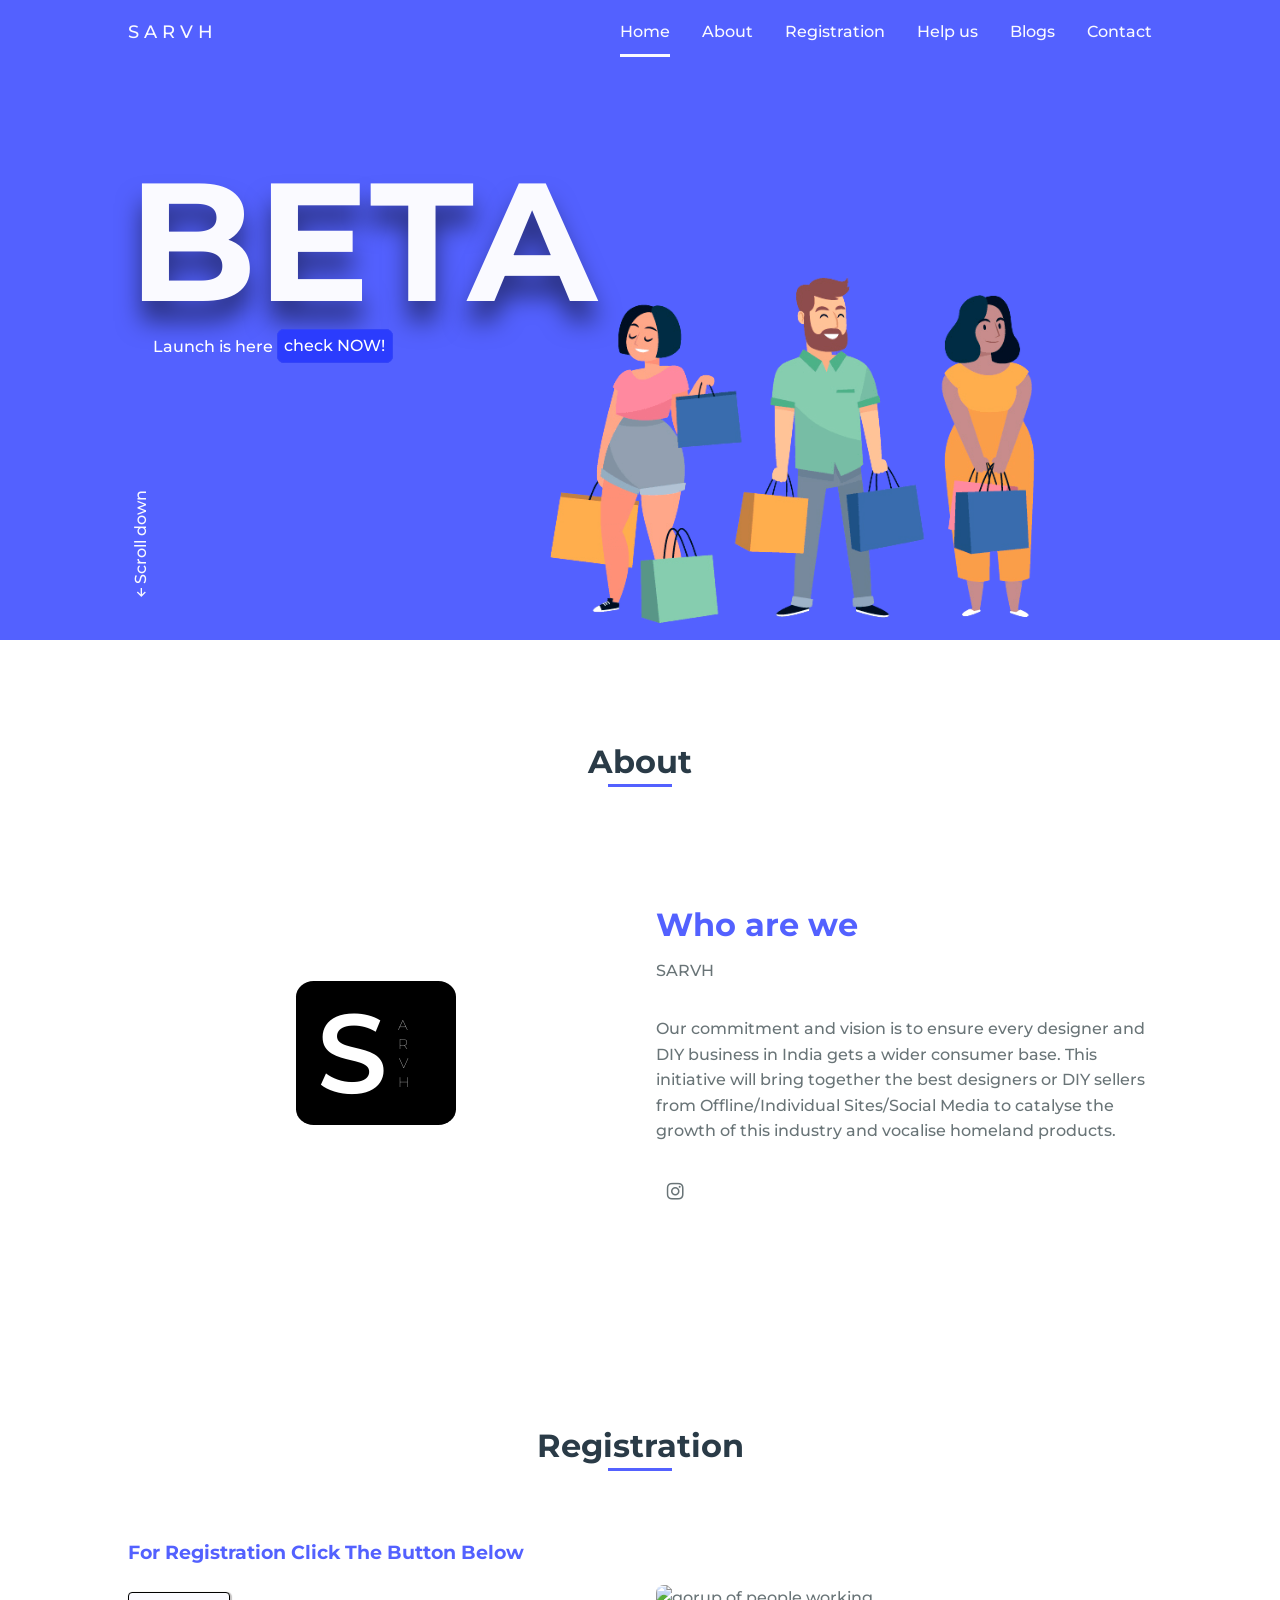
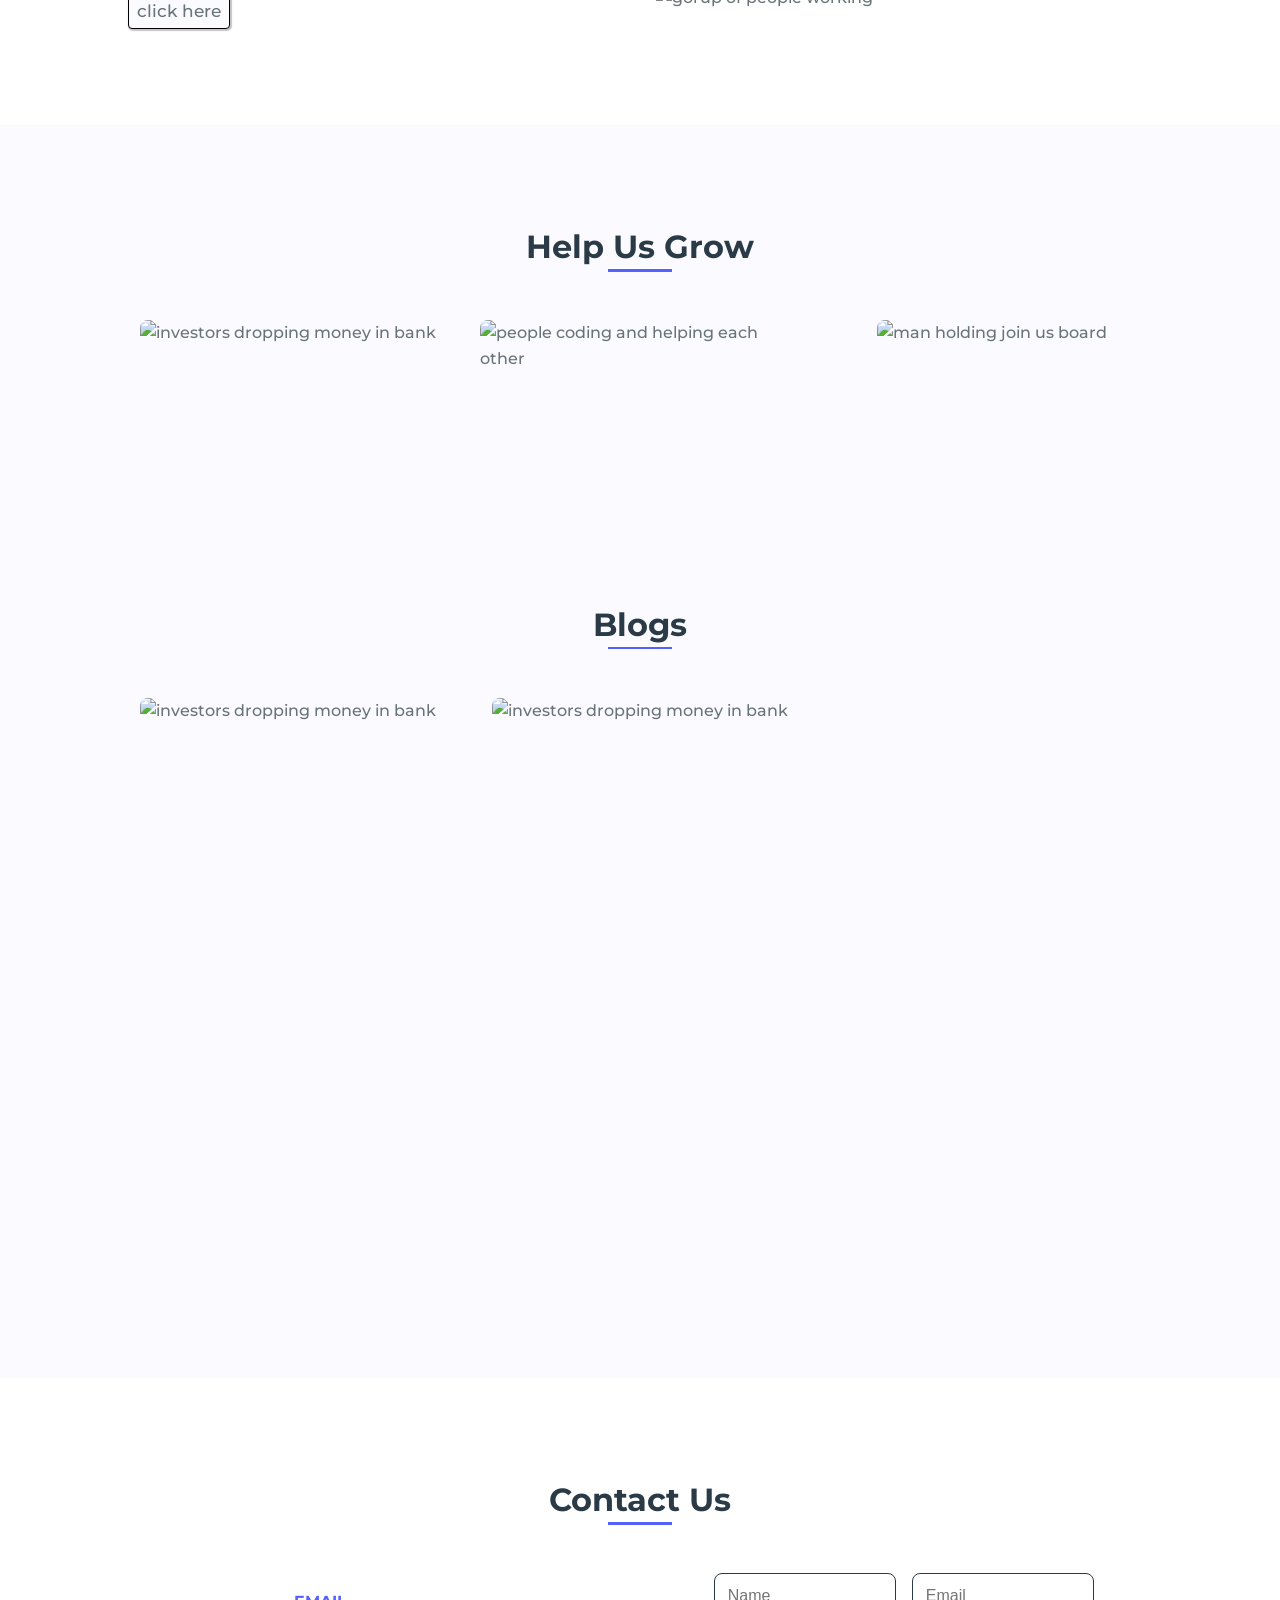
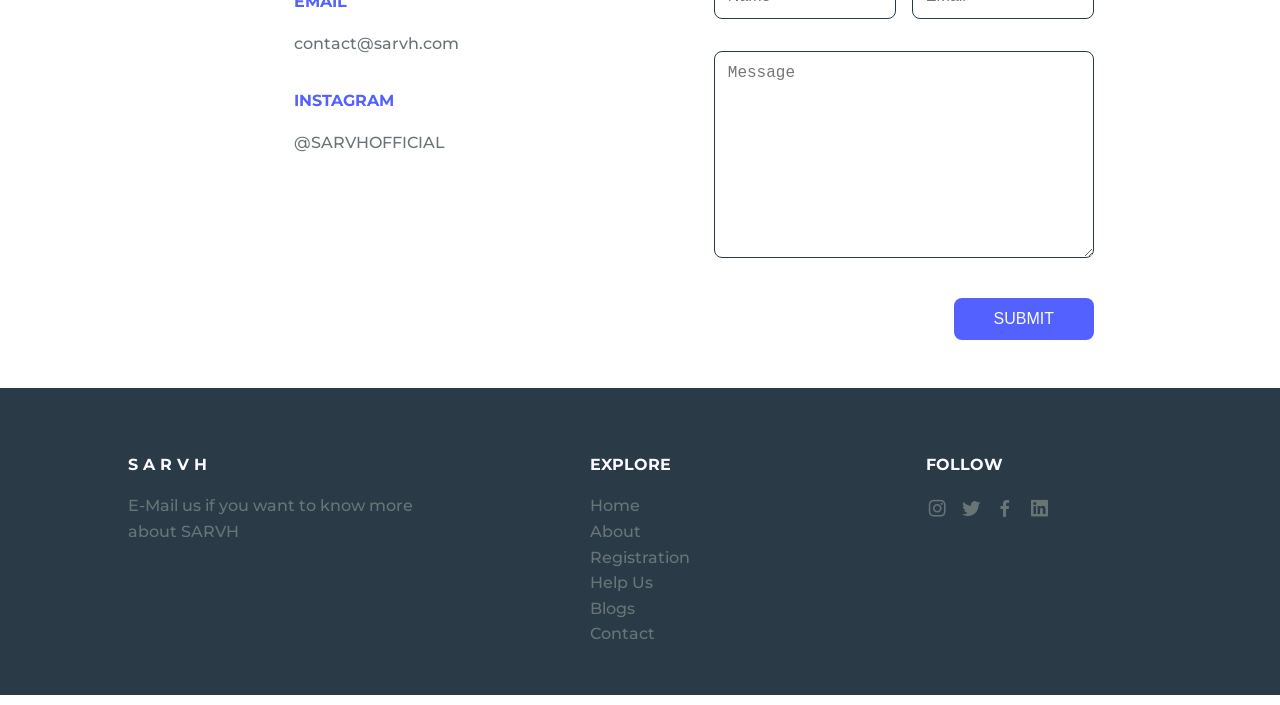
==== index.html @ 57cfd2c7 "first commit" ====
<!DOCTYPE html>
<html lang="en">
  <head>
    <meta charset="UTF-8" />

    <meta name="viewport" content="width=device-width, initial-scale=1.0" />

    <meta name="”robots”" content="index, follow" />

    <meta
      name="description"
      content="Registration For Online Shopping Site Where You Can Buy Sell Connect From Thousands Of Sellers, Clothes, Accessories, Footwear And Follow Your Fav Sellers"
    />

    <link rel="icon" href="./assets/img/icon.ico" />

    <!-- ===== CSS ===== -->
    <link rel="stylesheet" href="assets/css/styles.css" />
    <link
      rel="stylesheet"
      href="https://unpkg.com/flickity@2/dist/flickity.min.css"
    />

    <!-- ===== BOX ICONS ===== -->
    <link
      href="https://cdn.jsdelivr.net/npm/boxicons@2.0.5/css/boxicons.min.css"
      rel="stylesheet"
    />

    <title>SARVH : Register Now</title>
  </head>
  <body>
    <!--===== HEADER =====-->
    <header class="l-header">
      <nav class="nav bd-grid">
        <div>
          <a href="#" class="nav__logo" title="sarvh.com">S A R V H</a>
        </div>

        <div class="nav__menu" id="nav-menu">
          <ul class="nav__list">
            <li class="nav__item">
              <a href="#home" class="nav__link active" title="home">Home</a>
            </li>
            <li class="nav__item">
              <a href="#about" class="nav__link" title="about">About</a>
            </li>

            <li class="nav__item">
              <a href="#registration" class="nav__link" title="registration"
                >Registration</a
              >
            </li>
            <li class="nav__item">
              <a href="#helpus" class="nav__link" title="help us">Help us</a>
            </li>
            <li class="nav__item">
              <a href="#blog" class="nav__link" title="blog">Blogs</a>
            </li>
            <li class="nav__item">
              <a href="#contact" class="nav__link" title="contact">Contact</a>
            </li>
          </ul>
        </div>

        <div class="nav__toggle" id="nav-toggle">
          <i class="bx bx-menu"></i>
        </div>
      </nav>
    </header>

    <main class="l-main">
      <!--===== HOME =====-->
      <section class="home" id="home">
        <div class="home__container bd-grid">
          <h1 class="home__title"><span>BETA</span><br /></h1>
          <p class="about__text" style="padding: 25px; color: #ffffff">
            Launch is here
            <a
              class="beta_button"
              href="https://sarvh.herokuapp.com"
              rel="noopener noreferrer"
              target="_blank"
              >check NOW!</a
            >
          </p>

          <div class="home__scroll">
            <a href="#about" class="home__scroll-link"
              ><i class="bx bx-up-arrow-alt"></i>Scroll down</a
            >
          </div>

          <img
            src="assets/img/perfil.png"
            alt="a men and a women holding shopping bag"
            class="home__img"
          />
        </div>
      </section>

      <!--===== ABOUT =====-->
      <section class="about section" id="about">
        <h2 class="section-title">About</h2>

        <div class="about__container bd-grid">
          <div class="about__img">
            <div class="sarvhh">
              <div class="sarvh_s">S</div>

              <div class="sarvh_rest">
                <div>A</div>
                <div>R</div>
                <div>V</div>
                <div>H</div>
              </div>
            </div>
          </div>

          <div>
            <h2 class="about__subtitle">Who are we</h2>
            <span class="about__profession">SARVH</span>
            <p class="about__text">
              Our commitment and vision is to ensure every designer and DIY
              business in India gets a wider consumer base. This initiative will
              bring together the best designers or DIY sellers from
              Offline/Individual Sites/Social Media to catalyse the growth of
              this industry and vocalise homeland products.
            </p>

            <div class="about__social">
              <a
                href="https://www.instagram.com/sarvhofficial/"
                class="about__social-icon"
                title="instagram"
                target="_blank"
                rel="noopener noreferrer"
                ><i class="bx bxl-instagram"></i
              ></a>
            </div>
          </div>
        </div>
      </section>

      <!--===== help us gorw =====-->
      <!-- <section class="contact section" id="sellershai">
                                                    <h2 class="section-title">MEET OUR SELLERS</h2>
                                    
                                                   
                
                                                        <div class="main-carousel" data-flickity='{"groupCells": true  , "autoPlay": 2000 }'>
                                                           <img src="https://res.cloudinary.com/ayshubham/image/upload/v1626340658/sarvhpre/veeesthetics_gawdh0.jpg" class="carousel-cell" alt=""></img>
                                                           <img src="https://res.cloudinary.com/ayshubham/image/upload/v1626340658/sarvhpre/thetintsole_ixru9l.jpg" class="carousel-cell" alt="">
                                                           <img src="https://res.cloudinary.com/ayshubham/image/upload/v1626340658/sarvhpre/we_4_u_zrncne.jpg" class="carousel-cell" alt="">
                                                           <img src="https://res.cloudinary.com/ayshubham/image/upload/v1626340658/sarvhpre/stylebyyshan_itrh7o.jpg" class="carousel-cell" alt="">
                                                           <img src="https://res.cloudinary.com/ayshubham/image/upload/v1626340658/sarvhpre/thrift_n_dress_nyn0bq.jpg" class="carousel-cell" alt="">
                                                           <img src="https://res.cloudinary.com/ayshubham/image/upload/v1626340657/sarvhpre/the_shiny_corner_lazqdl.jpg" class="carousel-cell" alt="">
                                                           <img src="https://res.cloudinary.com/ayshubham/image/upload/v1626340657/sarvhpre/_tariagraphy__vqakzs.jpg" class="carousel-cell" alt="">
                                                           <img src="https://res.cloudinary.com/ayshubham/image/upload/v1626340657/sarvhpre/sharp_closet_jvwd51.jpg" class="carousel-cell" alt="">
                                                           <img src="https://res.cloudinary.com/ayshubham/image/upload/v1626340657/sarvhpre/phat_fits.thrifts_dmzbio.jpg" class="carousel-cell" alt="">
                                                           <img src="https://res.cloudinary.com/ayshubham/image/upload/v1626340657/sarvhpre/pranvi.collection_flnrkk.jpg" class="carousel-cell" alt="">
                                                           <img src="https://res.cloudinary.com/ayshubham/image/upload/v1626340656/sarvhpre/_house_of_comfort_fwf1qa.jpg" class="carousel-cell" alt="">
                                                           <img src="https://res.cloudinary.com/ayshubham/image/upload/v1626340657/sarvhpre/faburn_numjfp.jpg" class="carousel-cell" alt="">
                                                           <img src="https://res.cloudinary.com/ayshubham/image/upload/v1626340656/sarvhpre/riem_official_2_usloa0.jpg" class="carousel-cell" alt="">
                                                          </div>
                                                     
                                                        
                                                  
                                                </section> -->

      <!--===== SKILLS =====-->
      <section class="skills section" id="registration">
        <h2 class="section-title">Registration</h2>

        <div class="skills__container bd-grid">
          <div class="skills__box">
            <h3 class="skills__subtitle">
              For Registration Click The Button Below
            </h3>

            <a href="/registration" title="registration webiste"
              ><span class="skills__name">click here</span></a
            >

            <h3 class="skills__subtitle"></h3>
          </div>

          <div class="skills__img">
            <img
              src="https://res.cloudinary.com/ayshubham/image/upload/v1626339691/sarvhpre/skill_eklr9b.png"
              alt="gorup of people working"
            />
          </div>
        </div>
      </section>

      <!--===== help us gorw =====-->
      <section class="portfolio section" id="helpus">
        <h2 class="section-title">Help Us Grow</h2>

        <div class="portfolio__container bd-grid">
          <div class="portfolio__img">
            <img
              src="https://res.cloudinary.com/ayshubham/image/upload/v1626339694/sarvhpre/work1_jenbql.png"
              alt="investors dropping money in bank"
            />

            <div class="portfolio__link">
              <a href="#contact" class="portfolio__link-name" title="fund us"
                >Fund Us</a
              >
            </div>
          </div>
          <div class="portfolio__img">
            <img
              src="https://res.cloudinary.com/ayshubham/image/upload/v1626339698/sarvhpre/work2_dh1mbe.png"
              alt="people coding and helping each other"
            />

            <div class="portfolio__link">
              <a href="#contact" class="portfolio__link-name" title="be part"
                >Be Part</a
              >
            </div>
          </div>
          <div class="portfolio__img">
            <img
              src="https://res.cloudinary.com/ayshubham/image/upload/v1626339702/sarvhpre/work3_xyi8is.png"
              alt="man holding join us board"
            />

            <div class="portfolio__link">
              <a
                href="#contact"
                class="portfolio__link-name"
                title="code with us"
                >Code With Us</a
              >
            </div>
          </div>
        </div>
      </section>

      <section class="portfolio section" id="blog">
        <h2 class="section-title">Blogs</h2>

        <div class="portfolio__container bd-grid">
          <div class="portfolio__img">
            <img
              src="https://res.cloudinary.com/ayshubham/image/upload/v1626339178/sergey-zolkin-_UeY8aTI6d0-unsplash_l3sgvu.jpg"
              alt="investors dropping money in bank"
              style="width: auto; height: 300px"
            />

            <div class="portfolio__link">
              <a href="/blog/sarvh" class="portfolio__link-name"
                >View details</a
              >
            </div>
          </div>
          <div class="portfolio__img">
            <img
              src="https://res.cloudinary.com/ayshubham/image/upload/v1633940304/SUSTAINABLE_1_sdowix.png"
              alt="investors dropping money in bank"
            />

            <div class="portfolio__link">
              <a href="/blog/sustainable" class="portfolio__link-name"
                >View details</a
              >
            </div>
          </div>
        </div>
      </section>

      <!--===== CONTACT =====-->
      <section class="contact section" id="contact">
        <h2 class="section-title">Contact Us</h2>

        <div class="contact__container bd-grid">
          <div class="contact__info">
            <h3 class="contact__subtitle">EMAIL</h3>
            <span class="contact__text">contact@sarvh.com</span>

            <h3 class="contact__subtitle">INSTAGRAM</h3>
            <span class="contact__text">@SARVHOFFICIAL</span>
          </div>

          <form action="" class="contact__form">
            <div class="contact__inputs">
              <input type="text" placeholder="Name" class="contact__name" />
              <input type="email" placeholder="Email" class="contact__email" />
            </div>

            <textarea
              name=""
              id=""
              cols="0"
              rows="10"
              class="contact__input"
              placeholder="Message"
            ></textarea>

            <input
              type="submit"
              value="SUBMIT"
              class="contact__button"
              title="submit"
            />
          </form>
        </div>
      </section>
    </main>

    <!--===== FOOTER =====-->
    <footer class="footer section">
      <div class="footer__container bd-grid">
        <div class="footer__data">
          <h2 class="footer__title">S A R V H</h2>
          <p class="footer__text">
            E-Mail us if you want to know more about SARVH
          </p>
        </div>

        <div class="footer__data">
          <h2 class="footer__title">EXPLORE</h2>
          <ul>
            <li><a href="#home" class="footer__link" title="home">Home</a></li>
            <li>
              <a href="#about" class="footer__link" title="about">About</a>
            </li>
            <li>
              <a href="#registration" class="footer__link" title="registration"
                >Registration</a
              >
            </li>
            <li>
              <a href="#helpus" class="footer__link" title="help us"
                >Help Us
              </a>
            </li>
            <li>
              <a href="#blog" class="footer__link" title="contact">Blogs</a>
            </li>
            <li>
              <a href="#Contact" class="footer__link" title="contact"
                >Contact</a
              >
            </li>
          </ul>
        </div>

        <div class="footer__data">
          <h2 class="footer__title">FOLLOW</h2>

          <a
            href="https://www.instagram.com/sarvhofficial/"
            class="footer__social"
            title="instagram"
            target="_blank"
            rel="noopener noreferrer"
            ><i class="bx bxl-instagram"></i
          ></a>
          <a
            href="https://twitter.com/sarvhofficial"
            class="footer__social"
            title="twitter"
            target="_blank"
            rel="noopener noreferrer"
            ><i class="bx bxl-twitter"></i
          ></a>
          <a
            href="https://facebook.com/sarvhofficial"
            class="footer__social"
            target="_blank"
            rel="noopener noreferrer"
            ><i class="bx bxl-facebook"></i
          ></a>
          <a
            href="https://www.linkedin.com/company/sarvhofficial"
            class="footer__social"
            target="_blank"
            rel="noopener noreferrer"
            ><i class="bx bxl-linkedin-square"></i
          ></a>
        </div>
      </div>
    </footer>

    <!--===== SCROLL REVEAL =====-->
    <script src="https://unpkg.com/scrollreveal"></script>

    <!--===== FIREBASE SERVER =====-->
    <script src="https://www.gstatic.com/firebasejs/8.6.3/firebase.js"></script>

    <!--===== MAIN JS =====-->
    <script src="./assets/js/main.js"></script>
    <!--===== slider js =====-->
    <script src="https://unpkg.com/flickity@2/dist/flickity.pkgd.min.js"></script>
    <script src="https://code.jquery.com/jquery-3.6.0.js"></script>
  </body>
</html>
---- assets/css/styles.css ----
/*===== GOOGLE FONTS =====*/
@import url("https://fonts.googleapis.com/css2?family=Montserrat:wght@500;600;700&display=swap");

/*===== VARIABLES CSS =====*/
:root {
  --header-height: 3rem;
  --font-medium: 500;
}

/*===== Colores =====*/
:root {
  --first-color: #5361ff;
  --white-color: #fafaff;
  --dark-color: #2a3b47;
  --text-color: #697477;
}

/*===== Fuente y tipografia =====*/
:root {
  --body-font: "Montserrat", sans-serif;
  --big-font-size: 6.25rem;
  --h2-font-size: 1.25rem;
  --normal-font-size: 0.938rem;
  --small-font-size: 0.813rem;
}
@media screen and (min-width: 768px) {
  :root {
    --big-font-size: 10.5rem;
    --h2-font-size: 2rem;
    --normal-font-size: 1rem;
    --small-font-size: 0.875rem;
  }
}

/*===== Margenes =====*/
:root {
  --mb-1: 0.5rem;
  --mb-2: 1rem;
  --mb-3: 1.5rem;
  --mb-4: 2rem;
}

/*===== z index =====*/
:root {
  --z-fixed: 100;
}

/*===== BASE =====*/
*,
::before,
::after {
  box-sizing: border-box;
}
html {
  scroll-behavior: smooth;
}
body {
  margin: var(--header-height) 0 0 0;
  font-family: var(--body-font);
  font-size: var(--normal-font-size);
  font-weight: var(--font-medium);
  color: var(--text-color);
  line-height: 1.6;
}
h1,
h2,
p {
  margin: 0;
}
ul {
  margin: 0;
  padding: 0;
  list-style: none;
}
a {
  text-decoration: none;
  color: var(--text-color);
}
img {
  max-width: 100%;
  height: auto;
  display: block;
}

/*===== CLASS CSS ===== */
.section {
  padding: 3rem 0;
}
.section-title {
  position: relative;
  font-size: var(--h2-font-size);
  color: var(--dark-color);
  margin: var(--mb-4) 0;
  text-align: center;
}
.section-title::after {
  position: absolute;
  content: "";
  width: 32px;
  height: 0.18rem;
  left: 0;
  right: 0;
  margin: auto;
  top: 2rem;
  background-color: var(--first-color);
}

/*===== LAYOUT =====*/
.bd-grid {
  max-width: 1024px;
  display: grid;
  grid-template-columns: 100%;
  grid-column-gap: 2rem;
  width: calc(100% - 2rem);
  margin-left: var(--mb-2);
  margin-right: var(--mb-2);
}
.l-header {
  width: 100%;
  position: fixed;
  top: 0;
  left: 0;
  z-index: var(--z-fixed);
  background-color: var(--first-color);
}

/*===== NAV =====*/
.nav {
  height: var(--header-height);
  display: flex;
  justify-content: space-between;
  align-items: center;
}
@media screen and (max-width: 768px) {
  .nav__menu {
    position: fixed;
    top: var(--header-height);
    right: -100%;
    width: 80%;
    height: 100%;
    padding: 2rem;
    background-color: rgba(255, 255, 255, 0.3);
    transition: 0.5s;
    backdrop-filter: blur(5px);
  }
}
.nav__item {
  margin-bottom: var(--mb-4);
}
.nav__link {
  position: relative;
  color: var(--dark-color);
}
.nav__link:hover {
  color: var(--first-color);
}
.nav__logo {
  color: var(--white-color);
  font-size: large;
}
.nav__toggle {
  color: var(--white-color);
  font-size: 1.5rem;
  cursor: pointer;
}

/*=== Show menu ===*/
.show {
  right: 0;
}

/*Active menu*/
.active::after {
  position: absolute;
  content: "";
  width: 100%;
  height: 0.18rem;
  left: 0;
  top: 2rem;
  background-color: var(--first-color);
}

/*===== HOME =====*/
.home {
  position: relative;
  background-color: var(--first-color);
  overflow: hidden;
}
.home__container {
  height: calc(100vh - var(--header-height));
  row-gap: 5rem;
}
.home__title {
  align-self: flex-end;
  font-size: var(--big-font-size);
  color: var(--white-color);
  line-height: 0.8;
  /* padding: 10%; */
}
.home__title span {
  text-shadow: 0 20px 25px rgba(0, 0, 0, 0.5);
}
.home__scroll {
  align-self: flex-end;
  padding-bottom: var(--mb-4);
}
.home__scroll-link {
  writing-mode: vertical-lr;
  transform: rotate(-180deg);
  color: var(--white-color);
}
.home__img {
  position: absolute;
  right: 0;
  bottom: 0;
  width: 250px;
}

/* ===== ABOUT =====*/
.about__container {
  justify-items: center;
  row-gap: 2rem;
  text-align: center;
}
.about__img {
  display: flex;
  justify-content: center;
  padding-top: 1rem;
  /* width: 0px;
    height: 0px; */
  /* background-color: var(--first-color); */
  /* border-radius: 50%; */
  overflow: hidden;
}
.about__img img {
  width: 100px;
}
.about__subtitle {
  font-size: var(--h2-font-size);
  color: var(--first-color);
  margin-bottom: var(--mb-1);
}
.about__text {
  margin-bottom: var(--mb-4);
}
.about__profession {
  display: block;
  margin-bottom: var(--mb-4);
}
.about__social-icon {
  font-size: 1.4rem;
  margin: 0 var(--mb-1);
}
.about__social-icon:hover {
  color: var(--first-color);
}

/* ===== SKILLS =====*/
.skills__container {
  row-gap: 2rem;
}
.skills__subtitle {
  color: var(--first-color);
  margin-bottom: var(--mb-3);
}
.skills__name {
  display: inline-block;
  font-size: 1.07rem;
  margin-right: var(--mb-2);
  margin-bottom: var(--mb-3);
  padding: 0.25rem 0.5rem;
  background-color: var(--white-color);

  border: solid black 0.1px;
  box-shadow: rgb(198, 196, 196) 1px 1px 1px 1px;
  border-radius: 0.25rem;
}
.skills__name:hover {
  background-color: var(--first-color);
  color: var(--white-color);
}
.skills__img img {
  border-radius: 0.5rem;
}

/* ===== PORTFOLIO =====*/
.portfolio {
  background-color: var(--white-color);
}
.portfolio__container {
  justify-items: center;
  row-gap: 2rem;
}
.portfolio__img {
  position: relative;
  overflow: hidden;
}
.portfolio__img img {
  border-radius: 0.5rem;
}
.portfolio__link {
  position: absolute;
  bottom: -100%;
  width: 100%;
  height: 100%;
  display: flex;
  justify-content: center;
  align-items: center;
  background-color: rgba(255, 255, 255, 0.3);
  border-radius: 0.5rem;
  cursor: pointer;
  backdrop-filter: blur(5px);
  transition: 0.3s;
}
.portfolio__img:hover .portfolio__link {
  bottom: 0;
}
.portfolio__link-name {
  color: var(--dark-color);
}

/* ===== CONTACT =====*/
.contact__container {
  row-gap: 2rem;
}
.contact__subtitle {
  font-size: var(--normal-font-size);
  color: var(--first-color);
}
.contact__text {
  display: inline-block;
  margin-bottom: var(--mb-2);
}
.contact__inputs {
  display: grid;
  grid-template-columns: repeat(2, 1fr);
  column-gap: 1rem;
}
.contact__input {
  width: 100%;
  padding: 0.8rem;
  outline: none;
  border: 1.5px solid var(--dark-color);
  font-size: var(--normal-font-size);
  margin-bottom: var(--mb-4);
  border-radius: 0.5rem;
}
.contact__button {
  display: block;
  background-color: var(--first-color);
  color: var(--white-color);
  padding: 0.75rem 2.5rem;
  margin-left: auto;
  border-radius: 0.5rem;
  border: none;
  outline: none;
  font-size: var(--normal-font-size);
  cursor: pointer;
}

/* ===== FOOTER=====*/
.footer {
  background-color: var(--dark-color);
}
.footer__container {
  row-gap: 2rem;
}
.footer__title {
  font-size: var(--normal-font-size);
  color: var(--white-color);
  margin-bottom: var(--mb-2);
}
.footer__link {
  padding: 0.25rem 0;
}
.footer__link:hover {
  color: var(--first-color);
}
.footer__social {
  font-size: 1.4rem;
  margin-right: var(--mb-1);
}
.footer__social:hover {
  color: var(--first-color);
}

/* ===== MEDIA QUERIES =====*/
/* For small devices */
@media screen and (max-width: 320px) {
  .home__img {
    width: 230px;
  }
}

@media screen and (min-width: 768px) {
  body {
    margin: 0;
  }
  .section {
    padding-top: 4rem;
  }
  .section-title {
    margin-bottom: 3rem;
  }
  .section-title::after {
    width: 64px;
    top: 3rem;
  }

  .nav {
    height: calc(var(--header-height) + 1rem);
  }
  .nav__list {
    display: flex;
  }
  .nav__item {
    margin-left: var(--mb-4);
    margin-bottom: 0;
  }
  .nav__toggle {
    display: none;
  }
  .nav__link {
    color: var(--white-color);
  }
  .nav__link:hover {
    color: var(--white-color);
  }
  .active::after {
    background-color: var(--white-color);
  }

  .home__container {
    height: 100vh;
    grid-template-rows: 1.7fr 1fr;
    row-gap: 0;
  }
  .home__img {
    width: 524px;
    right: 10%;
  }

  .about__container {
    grid-template-columns: repeat(2, 1fr);
    align-items: center;
    text-align: initial;
    padding: 4rem 0;
  }
  .about__img {
    width: 200px;
    height: 200px;
  }
  .about__img img {
    width: 1065px;
  }

  .skills__container {
    grid-template-columns: repeat(2, 1fr);
    align-items: center;
  }

  .portfolio__container {
    grid-template-columns: repeat(3, 1fr);
    grid-template-rows: repeat(2, 1fr);
    column-gap: 2rem;
  }
  .portfolio__container1 {
    grid-template-rows: repeat(3fr);
    grid-template-rows: repeat(2, 2fr);

    width: 30%;
  }

  .contact__container {
    grid-template-columns: repeat(2, 1fr);
    justify-items: center;
  }
  .contact__form {
    width: 380px;
  }

  .footer__container {
    grid-template-columns: repeat(3, 1fr);
    justify-items: center;
  }
}

@media screen and (min-width: 1024px) {
  .bd-grid {
    margin-left: auto;
    margin-right: auto;
  }
}

/* For tall screens on mobiles y desktop*/
@media screen and (min-height: 721px) {
  .home__container {
    height: 640px;
  }
  .home__img {
    width: 500px;
    right: 18%;
    max-width: 65%;
  }
}

.contact__name {
  width: 100%;
  padding: 0.8rem;
  outline: none;
  border: 1.5px solid var(--dark-color);
  font-size: var(--normal-font-size);
  margin-bottom: var(--mb-4);
  border-radius: 0.5rem;
}

.contact__email {
  width: 100%;
  padding: 0.8rem;
  outline: none;
  border: 1.5px solid var(--dark-color);
  font-size: var(--normal-font-size);
  margin-bottom: var(--mb-4);
  border-radius: 0.5rem;
}

.sarvhh {
  display: flex;
  flex-direction: row;
  margin: 10px 0px;
  background-color: black;
  width: 10em;
  padding: 10 10 10 10;
  border-radius: 11%;
  gap: 0px;
  height: 9rem;
  align-items: center;
}

.sarvh_s {
  color: white;
  font-size: 7rem;
  width: 0.55em;
  justify-content: center;
  align-items: center;
  object-fit: cover;
  font-weight: 600;
  padding: 0.19em;
}

.sarvh_rest {
  padding-top: inherit;
  display: flex;
  flex-direction: column;
  justify-content: center;
  align-items: inherit;
  height: 4.5em;
  color: white;
  font-weight: 50;
  margin: 2.8em;
  font-size: 0.9em;

  line-height: 1.32em;
}

/* slider css*/

.main-carousel {
  background: white;
}

.carousel-cell {
  padding: 2rem;
  background-color: white;

  width: 20%;
  height: auto;
  margin-right: 10px;

  border-radius: 50%;
  counter-increment: carousel-cell;
}
.carousel-cell ::before {
  display: block;
  text-align: center;
  content: counter(carousel-cell);
  line-height: 200px;
  font-size: 80px;
}

.carousel-cell {
  width: 50%;
}

@media (min-width: 768px) {
  /* tablet size, 3 cells in group */
  .carousel-cell {
    width: 33.33%;
  }
}

@media (min-width: 1024px) {
  /* desktop, 4 cells in group */
  .carousel-cell {
    width: 18%;
  }
}

.beta_button {
  border: 1px solid #3344f9;
  padding: 0.4rem;
  border-radius: 7px;
  cursor: pointer;
  color: white;
  background-color: #2b3cfd;
}

.beta_button:hover {
  background-color: #2b3cfd;
  box-shadow: 2px 2px 10px blue;
}
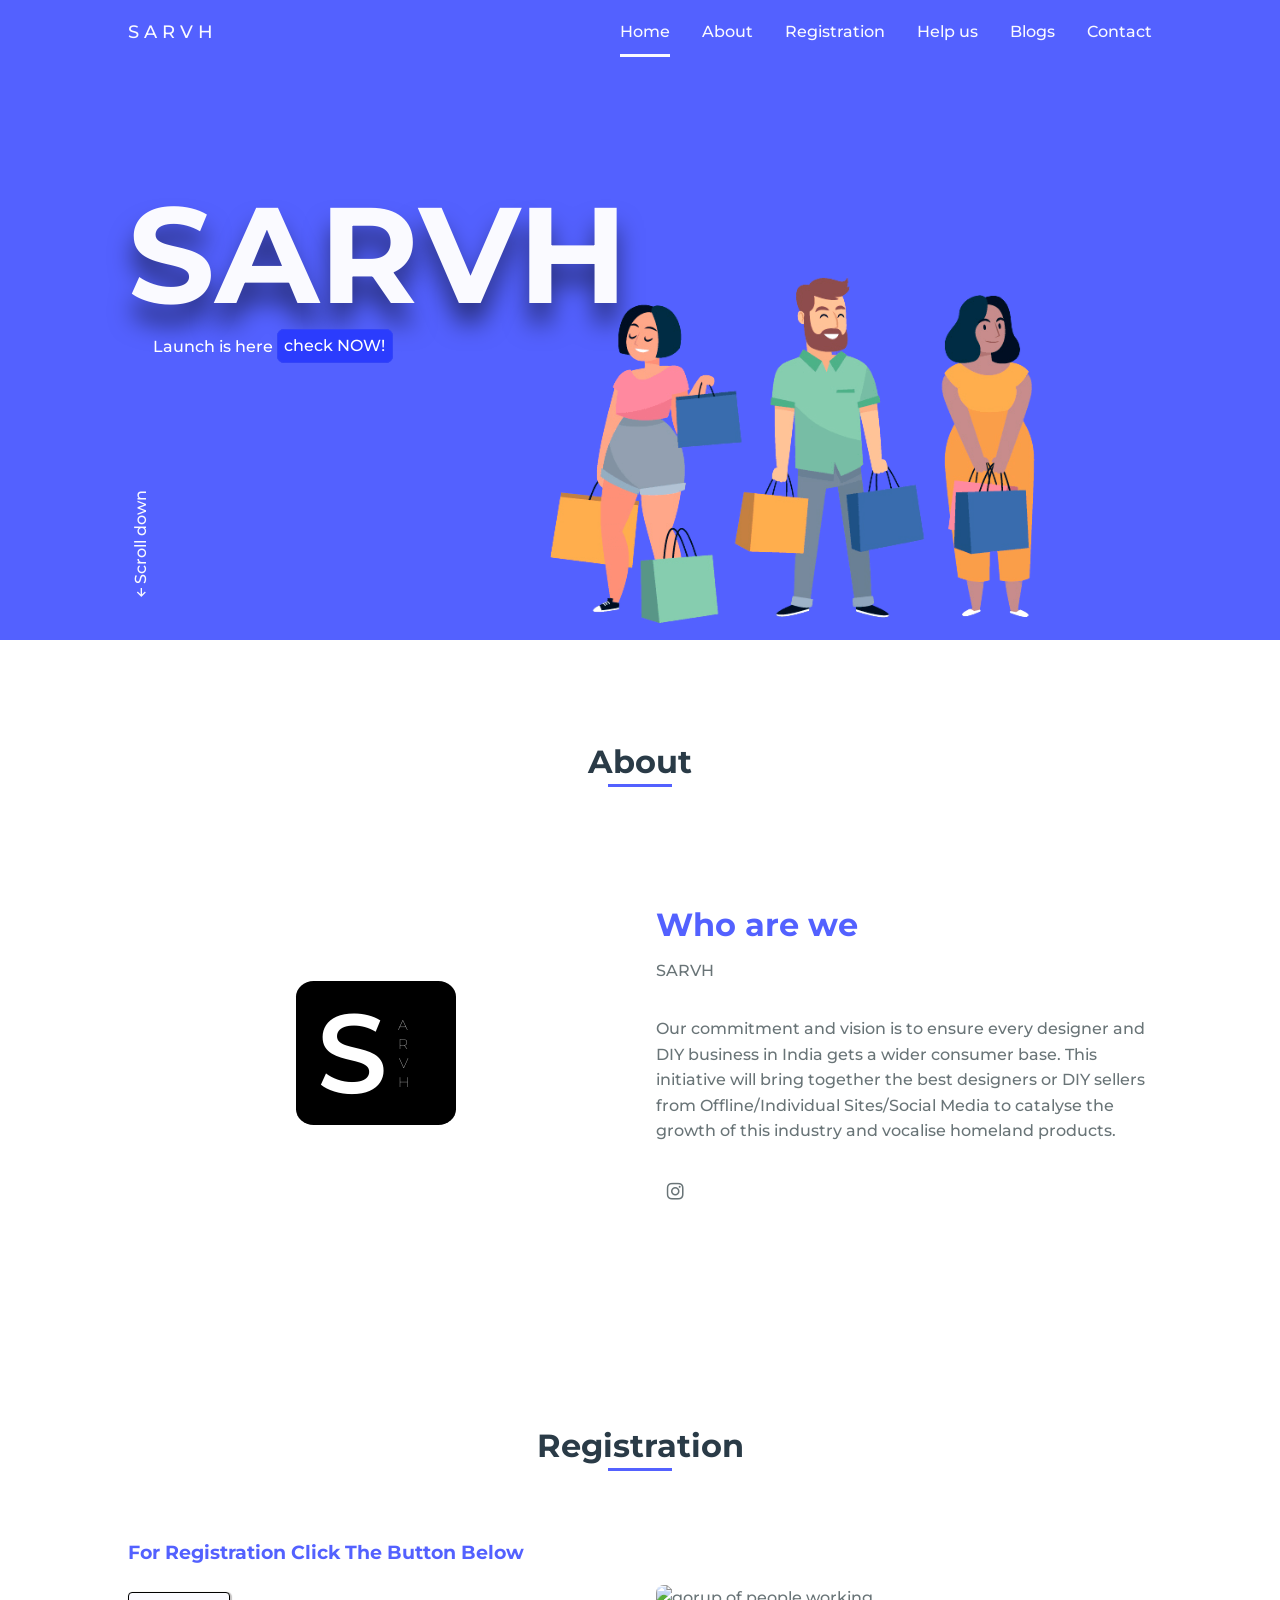
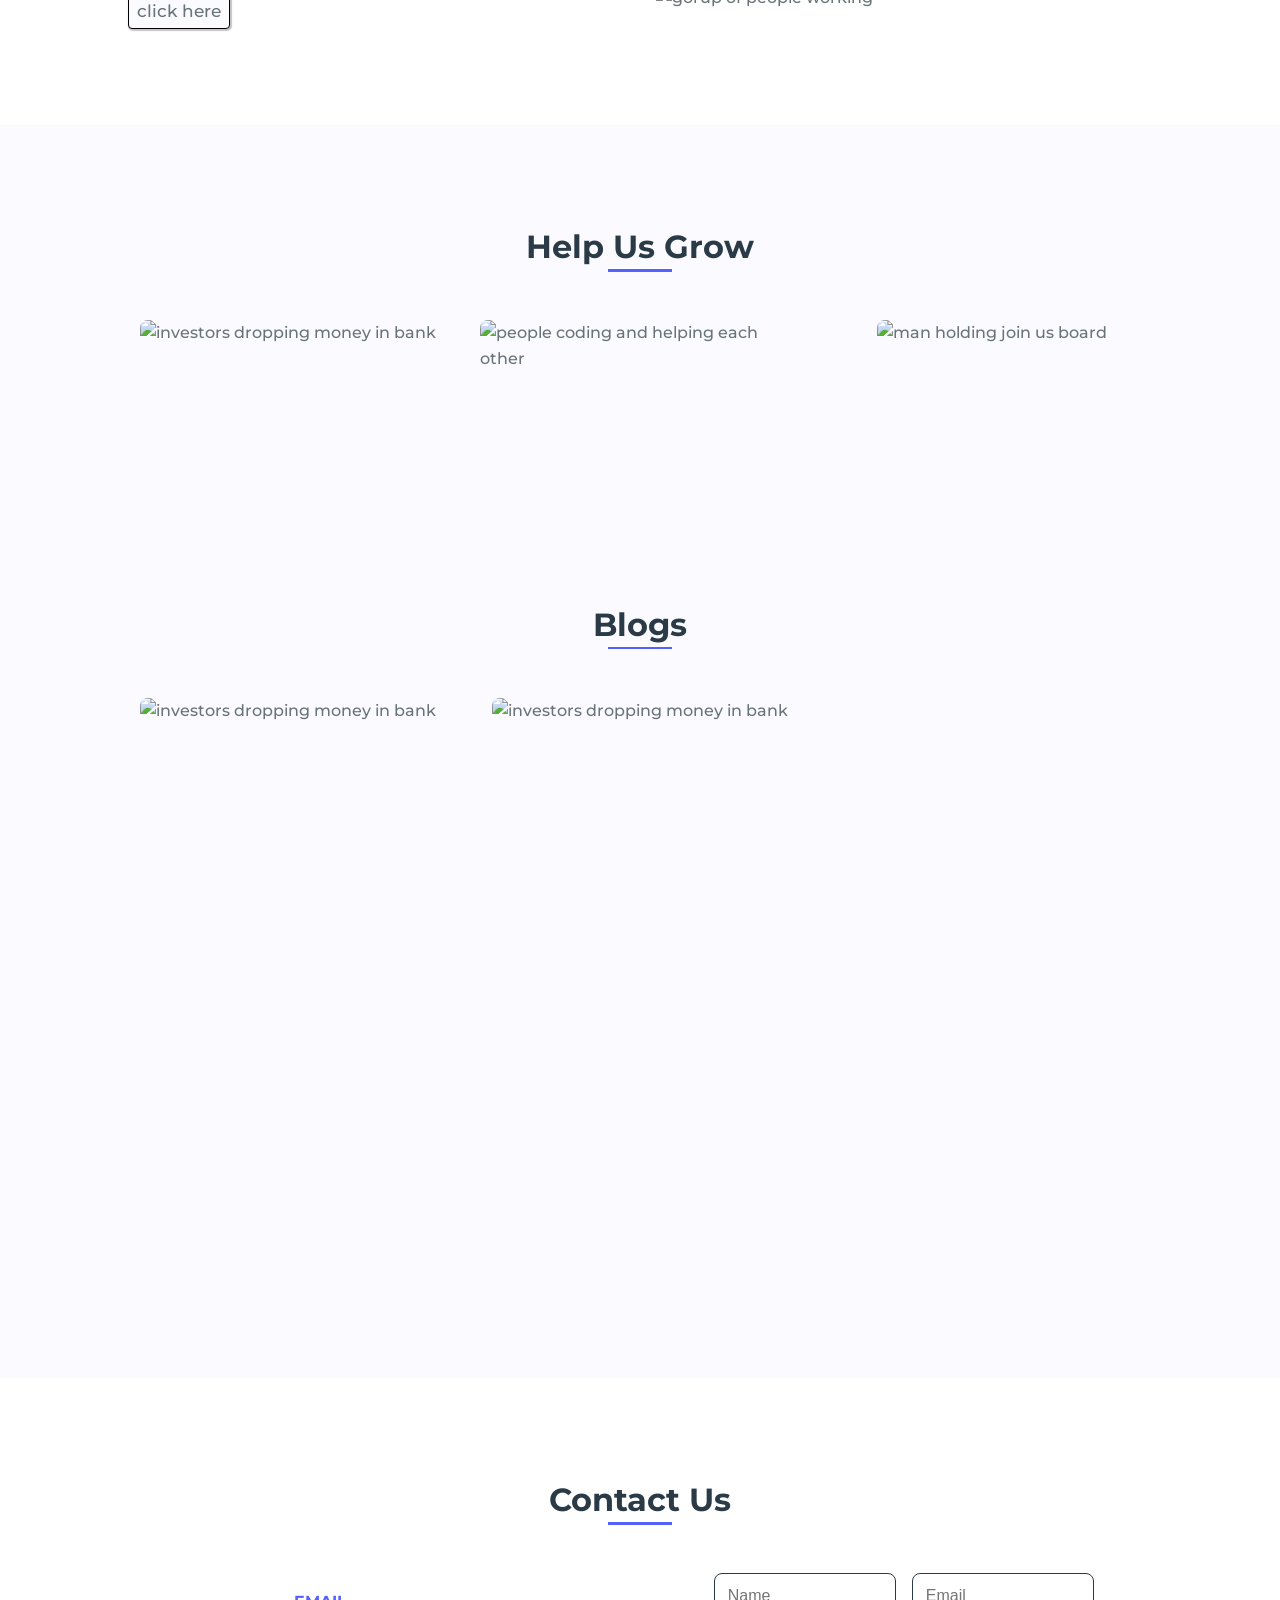
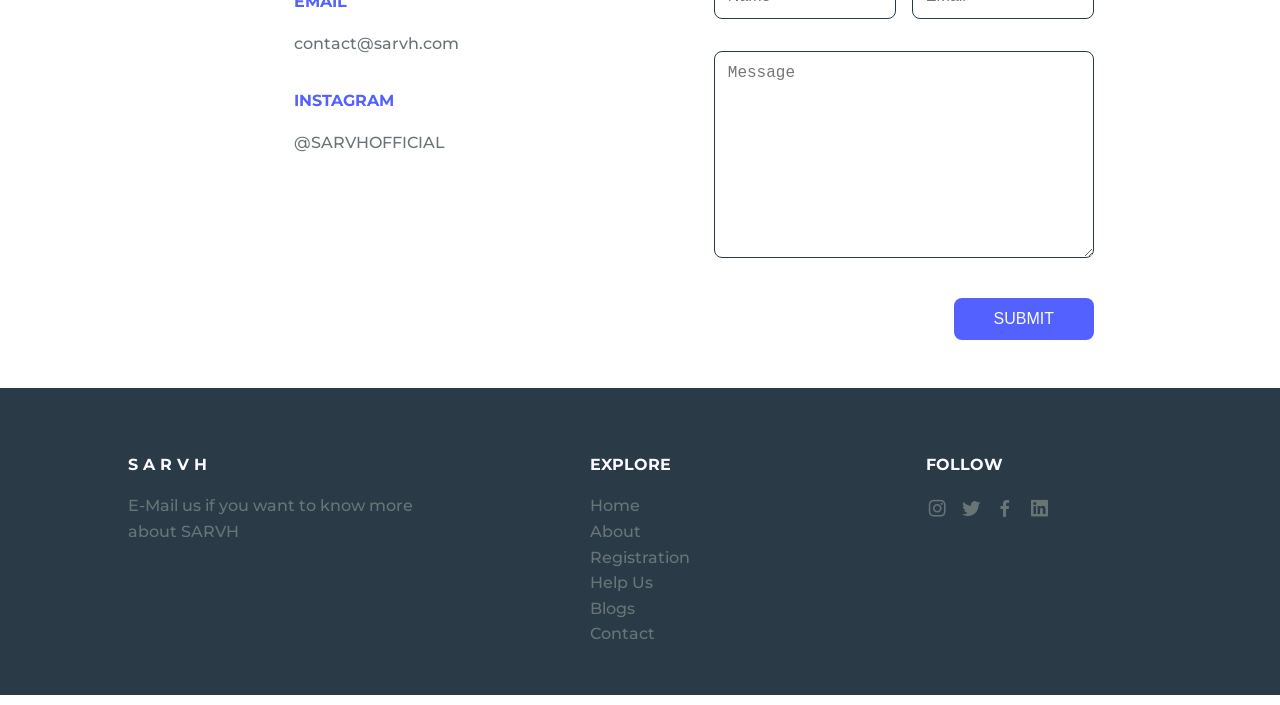
==== commit f50abb79: "changed backend source" ====
--- a/index.html
+++ b/index.html
@@ -73,12 +73,12 @@
       <!--===== HOME =====-->
       <section class="home" id="home">
         <div class="home__container bd-grid">
-          <h1 class="home__title"><span>BETA</span><br /></h1>
+          <h1 class="home__title"><span>SARVH</span><br /></h1>
           <p class="about__text" style="padding: 25px; color: #ffffff">
             Launch is here
             <a
               class="beta_button"
-              href="https://sarvh.herokuapp.com"
+              href="https://sarvh.com"
               rel="noopener noreferrer"
               target="_blank"
               >check NOW!</a
--- a/assets/css/styles.css
+++ b/assets/css/styles.css
@@ -18,14 +18,14 @@
 /*===== Fuente y tipografia =====*/
 :root {
   --body-font: "Montserrat", sans-serif;
-  --big-font-size: 6.25rem;
+  --big-font-size: 5.25rem;
   --h2-font-size: 1.25rem;
   --normal-font-size: 0.938rem;
   --small-font-size: 0.813rem;
 }
 @media screen and (min-width: 768px) {
   :root {
-    --big-font-size: 10.5rem;
+    --big-font-size: 8.5rem;
     --h2-font-size: 2rem;
     --normal-font-size: 1rem;
     --small-font-size: 0.875rem;
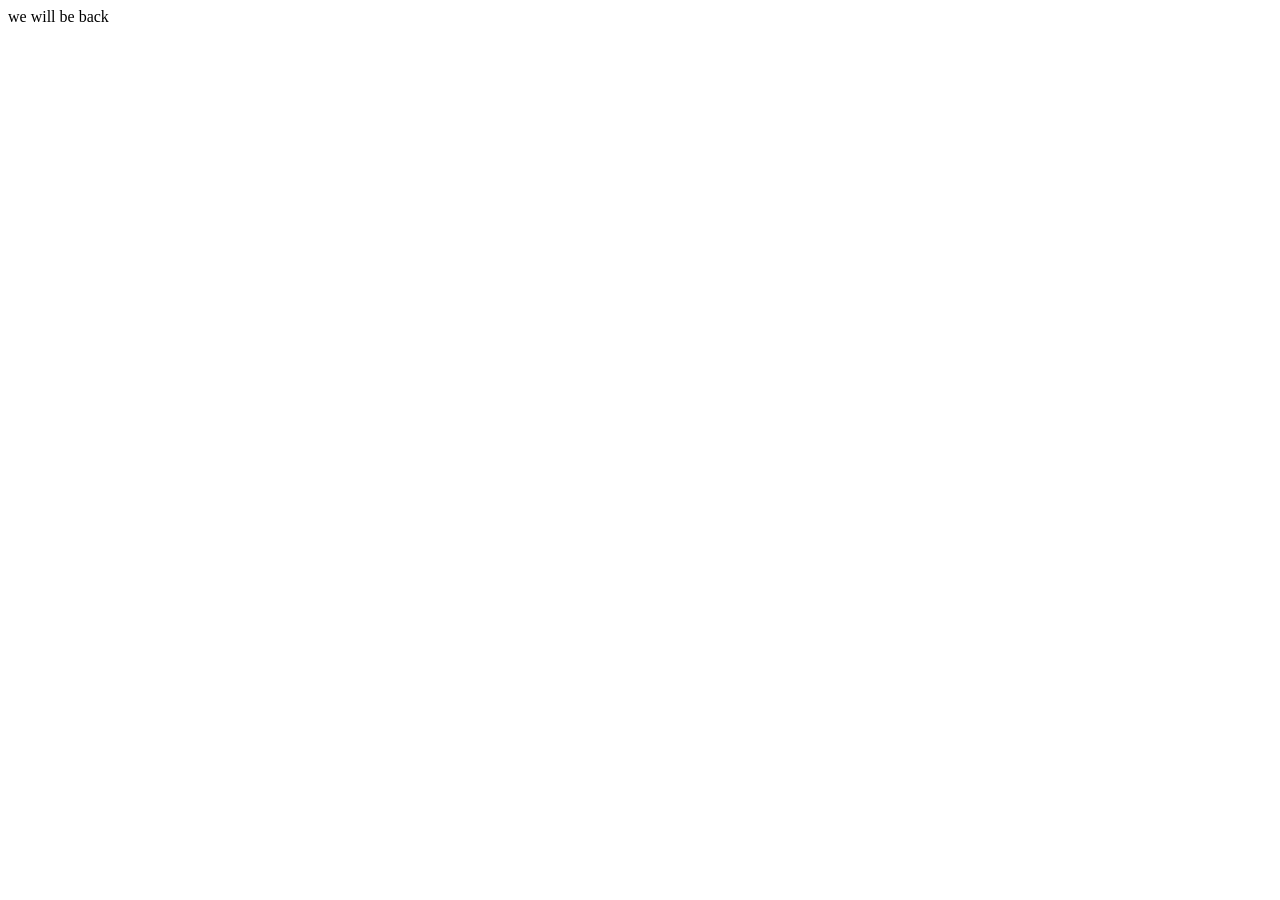
==== commit 0d2c2557: "index.html" ====
--- a/index.html
+++ b/index.html
@@ -2,401 +2,10 @@
 <html lang="en">
   <head>
     <meta charset="UTF-8" />
-
     <meta name="viewport" content="width=device-width, initial-scale=1.0" />
-
-    <meta name="”robots”" content="index, follow" />
-
-    <meta
-      name="description"
-      content="Registration For Online Shopping Site Where You Can Buy Sell Connect From Thousands Of Sellers, Clothes, Accessories, Footwear And Follow Your Fav Sellers"
-    />
-
-    <link rel="icon" href="./assets/img/icon.ico" />
-
-    <!-- ===== CSS ===== -->
-    <link rel="stylesheet" href="assets/css/styles.css" />
-    <link
-      rel="stylesheet"
-      href="https://unpkg.com/flickity@2/dist/flickity.min.css"
-    />
-
-    <!-- ===== BOX ICONS ===== -->
-    <link
-      href="https://cdn.jsdelivr.net/npm/boxicons@2.0.5/css/boxicons.min.css"
-      rel="stylesheet"
-    />
-
-    <title>SARVH : Register Now</title>
+    <title>Document</title>
   </head>
   <body>
-    <!--===== HEADER =====-->
-    <header class="l-header">
-      <nav class="nav bd-grid">
-        <div>
-          <a href="#" class="nav__logo" title="sarvh.com">S A R V H</a>
-        </div>
-
-        <div class="nav__menu" id="nav-menu">
-          <ul class="nav__list">
-            <li class="nav__item">
-              <a href="#home" class="nav__link active" title="home">Home</a>
-            </li>
-            <li class="nav__item">
-              <a href="#about" class="nav__link" title="about">About</a>
-            </li>
-
-            <li class="nav__item">
-              <a href="#registration" class="nav__link" title="registration"
-                >Registration</a
-              >
-            </li>
-            <li class="nav__item">
-              <a href="#helpus" class="nav__link" title="help us">Help us</a>
-            </li>
-            <li class="nav__item">
-              <a href="#blog" class="nav__link" title="blog">Blogs</a>
-            </li>
-            <li class="nav__item">
-              <a href="#contact" class="nav__link" title="contact">Contact</a>
-            </li>
-          </ul>
-        </div>
-
-        <div class="nav__toggle" id="nav-toggle">
-          <i class="bx bx-menu"></i>
-        </div>
-      </nav>
-    </header>
-
-    <main class="l-main">
-      <!--===== HOME =====-->
-      <section class="home" id="home">
-        <div class="home__container bd-grid">
-          <h1 class="home__title"><span>SARVH</span><br /></h1>
-          <p class="about__text" style="padding: 25px; color: #ffffff">
-            Launch is here
-            <a
-              class="beta_button"
-              href="https://sarvh.com"
-              rel="noopener noreferrer"
-              target="_blank"
-              >check NOW!</a
-            >
-          </p>
-
-          <div class="home__scroll">
-            <a href="#about" class="home__scroll-link"
-              ><i class="bx bx-up-arrow-alt"></i>Scroll down</a
-            >
-          </div>
-
-          <img
-            src="assets/img/perfil.png"
-            alt="a men and a women holding shopping bag"
-            class="home__img"
-          />
-        </div>
-      </section>
-
-      <!--===== ABOUT =====-->
-      <section class="about section" id="about">
-        <h2 class="section-title">About</h2>
-
-        <div class="about__container bd-grid">
-          <div class="about__img">
-            <div class="sarvhh">
-              <div class="sarvh_s">S</div>
-
-              <div class="sarvh_rest">
-                <div>A</div>
-                <div>R</div>
-                <div>V</div>
-                <div>H</div>
-              </div>
-            </div>
-          </div>
-
-          <div>
-            <h2 class="about__subtitle">Who are we</h2>
-            <span class="about__profession">SARVH</span>
-            <p class="about__text">
-              Our commitment and vision is to ensure every designer and DIY
-              business in India gets a wider consumer base. This initiative will
-              bring together the best designers or DIY sellers from
-              Offline/Individual Sites/Social Media to catalyse the growth of
-              this industry and vocalise homeland products.
-            </p>
-
-            <div class="about__social">
-              <a
-                href="https://www.instagram.com/sarvhofficial/"
-                class="about__social-icon"
-                title="instagram"
-                target="_blank"
-                rel="noopener noreferrer"
-                ><i class="bx bxl-instagram"></i
-              ></a>
-            </div>
-          </div>
-        </div>
-      </section>
-
-      <!--===== help us gorw =====-->
-      <!-- <section class="contact section" id="sellershai">
-                                                    <h2 class="section-title">MEET OUR SELLERS</h2>
-                                    
-                                                   
-                
-                                                        <div class="main-carousel" data-flickity='{"groupCells": true  , "autoPlay": 2000 }'>
-                                                           <img src="https://res.cloudinary.com/ayshubham/image/upload/v1626340658/sarvhpre/veeesthetics_gawdh0.jpg" class="carousel-cell" alt=""></img>
-                                                           <img src="https://res.cloudinary.com/ayshubham/image/upload/v1626340658/sarvhpre/thetintsole_ixru9l.jpg" class="carousel-cell" alt="">
-                                                           <img src="https://res.cloudinary.com/ayshubham/image/upload/v1626340658/sarvhpre/we_4_u_zrncne.jpg" class="carousel-cell" alt="">
-                                                           <img src="https://res.cloudinary.com/ayshubham/image/upload/v1626340658/sarvhpre/stylebyyshan_itrh7o.jpg" class="carousel-cell" alt="">
-                                                           <img src="https://res.cloudinary.com/ayshubham/image/upload/v1626340658/sarvhpre/thrift_n_dress_nyn0bq.jpg" class="carousel-cell" alt="">
-                                                           <img src="https://res.cloudinary.com/ayshubham/image/upload/v1626340657/sarvhpre/the_shiny_corner_lazqdl.jpg" class="carousel-cell" alt="">
-                                                           <img src="https://res.cloudinary.com/ayshubham/image/upload/v1626340657/sarvhpre/_tariagraphy__vqakzs.jpg" class="carousel-cell" alt="">
-                                                           <img src="https://res.cloudinary.com/ayshubham/image/upload/v1626340657/sarvhpre/sharp_closet_jvwd51.jpg" class="carousel-cell" alt="">
-                                                           <img src="https://res.cloudinary.com/ayshubham/image/upload/v1626340657/sarvhpre/phat_fits.thrifts_dmzbio.jpg" class="carousel-cell" alt="">
-                                                           <img src="https://res.cloudinary.com/ayshubham/image/upload/v1626340657/sarvhpre/pranvi.collection_flnrkk.jpg" class="carousel-cell" alt="">
-                                                           <img src="https://res.cloudinary.com/ayshubham/image/upload/v1626340656/sarvhpre/_house_of_comfort_fwf1qa.jpg" class="carousel-cell" alt="">
-                                                           <img src="https://res.cloudinary.com/ayshubham/image/upload/v1626340657/sarvhpre/faburn_numjfp.jpg" class="carousel-cell" alt="">
-                                                           <img src="https://res.cloudinary.com/ayshubham/image/upload/v1626340656/sarvhpre/riem_official_2_usloa0.jpg" class="carousel-cell" alt="">
-                                                          </div>
-                                                     
-                                                        
-                                                  
-                                                </section> -->
-
-      <!--===== SKILLS =====-->
-      <section class="skills section" id="registration">
-        <h2 class="section-title">Registration</h2>
-
-        <div class="skills__container bd-grid">
-          <div class="skills__box">
-            <h3 class="skills__subtitle">
-              For Registration Click The Button Below
-            </h3>
-
-            <a href="/registration" title="registration webiste"
-              ><span class="skills__name">click here</span></a
-            >
-
-            <h3 class="skills__subtitle"></h3>
-          </div>
-
-          <div class="skills__img">
-            <img
-              src="https://res.cloudinary.com/ayshubham/image/upload/v1626339691/sarvhpre/skill_eklr9b.png"
-              alt="gorup of people working"
-            />
-          </div>
-        </div>
-      </section>
-
-      <!--===== help us gorw =====-->
-      <section class="portfolio section" id="helpus">
-        <h2 class="section-title">Help Us Grow</h2>
-
-        <div class="portfolio__container bd-grid">
-          <div class="portfolio__img">
-            <img
-              src="https://res.cloudinary.com/ayshubham/image/upload/v1626339694/sarvhpre/work1_jenbql.png"
-              alt="investors dropping money in bank"
-            />
-
-            <div class="portfolio__link">
-              <a href="#contact" class="portfolio__link-name" title="fund us"
-                >Fund Us</a
-              >
-            </div>
-          </div>
-          <div class="portfolio__img">
-            <img
-              src="https://res.cloudinary.com/ayshubham/image/upload/v1626339698/sarvhpre/work2_dh1mbe.png"
-              alt="people coding and helping each other"
-            />
-
-            <div class="portfolio__link">
-              <a href="#contact" class="portfolio__link-name" title="be part"
-                >Be Part</a
-              >
-            </div>
-          </div>
-          <div class="portfolio__img">
-            <img
-              src="https://res.cloudinary.com/ayshubham/image/upload/v1626339702/sarvhpre/work3_xyi8is.png"
-              alt="man holding join us board"
-            />
-
-            <div class="portfolio__link">
-              <a
-                href="#contact"
-                class="portfolio__link-name"
-                title="code with us"
-                >Code With Us</a
-              >
-            </div>
-          </div>
-        </div>
-      </section>
-
-      <section class="portfolio section" id="blog">
-        <h2 class="section-title">Blogs</h2>
-
-        <div class="portfolio__container bd-grid">
-          <div class="portfolio__img">
-            <img
-              src="https://res.cloudinary.com/ayshubham/image/upload/v1626339178/sergey-zolkin-_UeY8aTI6d0-unsplash_l3sgvu.jpg"
-              alt="investors dropping money in bank"
-              style="width: auto; height: 300px"
-            />
-
-            <div class="portfolio__link">
-              <a href="/blog/sarvh" class="portfolio__link-name"
-                >View details</a
-              >
-            </div>
-          </div>
-          <div class="portfolio__img">
-            <img
-              src="https://res.cloudinary.com/ayshubham/image/upload/v1633940304/SUSTAINABLE_1_sdowix.png"
-              alt="investors dropping money in bank"
-            />
-
-            <div class="portfolio__link">
-              <a href="/blog/sustainable" class="portfolio__link-name"
-                >View details</a
-              >
-            </div>
-          </div>
-        </div>
-      </section>
-
-      <!--===== CONTACT =====-->
-      <section class="contact section" id="contact">
-        <h2 class="section-title">Contact Us</h2>
-
-        <div class="contact__container bd-grid">
-          <div class="contact__info">
-            <h3 class="contact__subtitle">EMAIL</h3>
-            <span class="contact__text">contact@sarvh.com</span>
-
-            <h3 class="contact__subtitle">INSTAGRAM</h3>
-            <span class="contact__text">@SARVHOFFICIAL</span>
-          </div>
-
-          <form action="" class="contact__form">
-            <div class="contact__inputs">
-              <input type="text" placeholder="Name" class="contact__name" />
-              <input type="email" placeholder="Email" class="contact__email" />
-            </div>
-
-            <textarea
-              name=""
-              id=""
-              cols="0"
-              rows="10"
-              class="contact__input"
-              placeholder="Message"
-            ></textarea>
-
-            <input
-              type="submit"
-              value="SUBMIT"
-              class="contact__button"
-              title="submit"
-            />
-          </form>
-        </div>
-      </section>
-    </main>
-
-    <!--===== FOOTER =====-->
-    <footer class="footer section">
-      <div class="footer__container bd-grid">
-        <div class="footer__data">
-          <h2 class="footer__title">S A R V H</h2>
-          <p class="footer__text">
-            E-Mail us if you want to know more about SARVH
-          </p>
-        </div>
-
-        <div class="footer__data">
-          <h2 class="footer__title">EXPLORE</h2>
-          <ul>
-            <li><a href="#home" class="footer__link" title="home">Home</a></li>
-            <li>
-              <a href="#about" class="footer__link" title="about">About</a>
-            </li>
-            <li>
-              <a href="#registration" class="footer__link" title="registration"
-                >Registration</a
-              >
-            </li>
-            <li>
-              <a href="#helpus" class="footer__link" title="help us"
-                >Help Us
-              </a>
-            </li>
-            <li>
-              <a href="#blog" class="footer__link" title="contact">Blogs</a>
-            </li>
-            <li>
-              <a href="#Contact" class="footer__link" title="contact"
-                >Contact</a
-              >
-            </li>
-          </ul>
-        </div>
-
-        <div class="footer__data">
-          <h2 class="footer__title">FOLLOW</h2>
-
-          <a
-            href="https://www.instagram.com/sarvhofficial/"
-            class="footer__social"
-            title="instagram"
-            target="_blank"
-            rel="noopener noreferrer"
-            ><i class="bx bxl-instagram"></i
-          ></a>
-          <a
-            href="https://twitter.com/sarvhofficial"
-            class="footer__social"
-            title="twitter"
-            target="_blank"
-            rel="noopener noreferrer"
-            ><i class="bx bxl-twitter"></i
-          ></a>
-          <a
-            href="https://facebook.com/sarvhofficial"
-            class="footer__social"
-            target="_blank"
-            rel="noopener noreferrer"
-            ><i class="bx bxl-facebook"></i
-          ></a>
-          <a
-            href="https://www.linkedin.com/company/sarvhofficial"
-            class="footer__social"
-            target="_blank"
-            rel="noopener noreferrer"
-            ><i class="bx bxl-linkedin-square"></i
-          ></a>
-        </div>
-      </div>
-    </footer>
-
-    <!--===== SCROLL REVEAL =====-->
-    <script src="https://unpkg.com/scrollreveal"></script>
-
-    <!--===== FIREBASE SERVER =====-->
-    <script src="https://www.gstatic.com/firebasejs/8.6.3/firebase.js"></script>
-
-    <!--===== MAIN JS =====-->
-    <script src="./assets/js/main.js"></script>
-    <!--===== slider js =====-->
-    <script src="https://unpkg.com/flickity@2/dist/flickity.pkgd.min.js"></script>
-    <script src="https://code.jquery.com/jquery-3.6.0.js"></script>
+    we will be back
   </body>
 </html>
